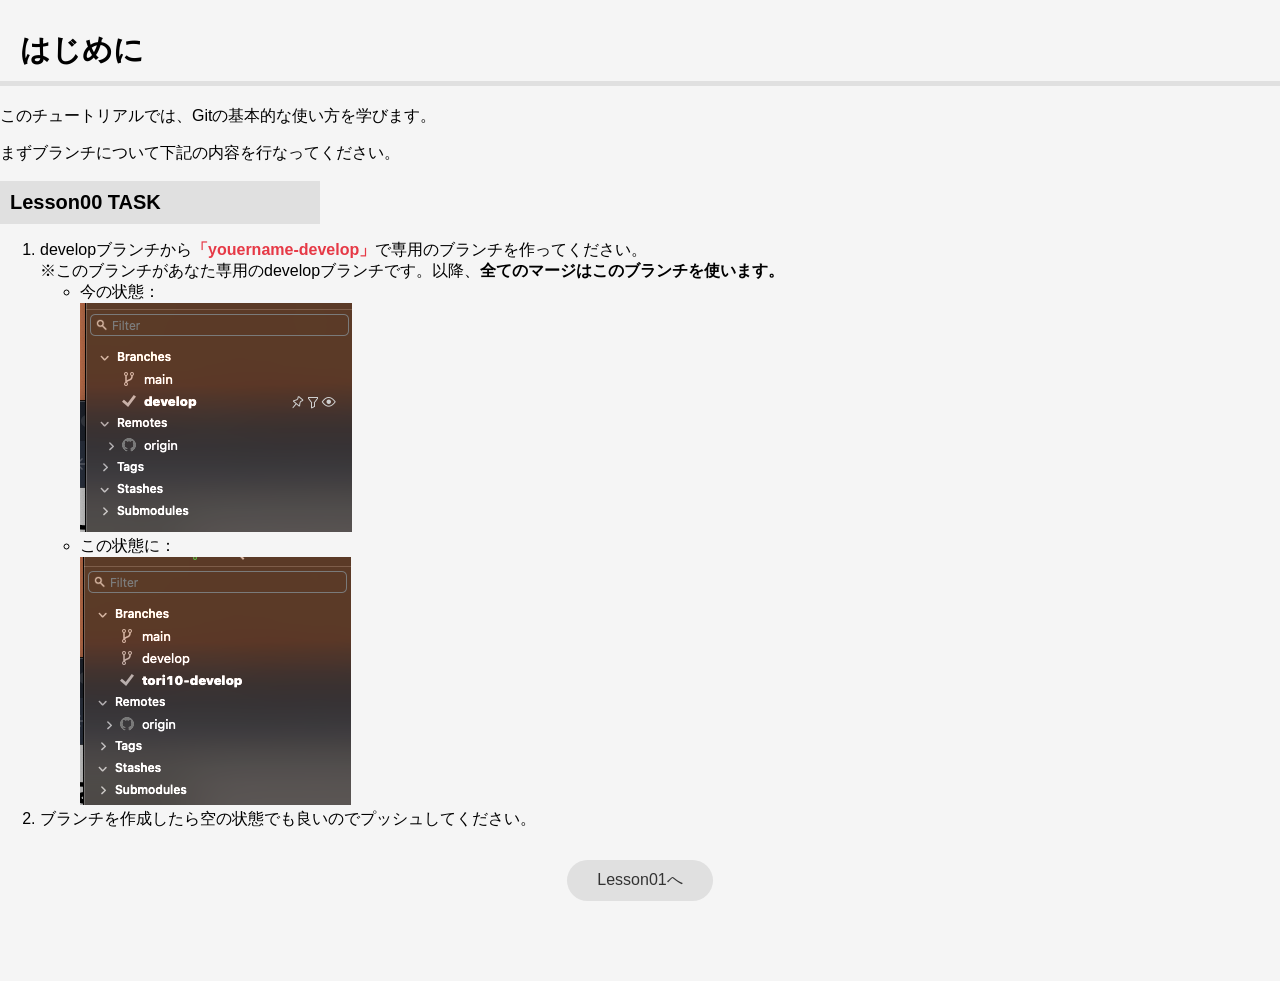
==== lesson-00/index.html @ 11f1a353 "[fiat] First Lesson" ====
<!DOCTYPE html>
<html lang="jp">
<head>
  <meta charset="UTF-8">
  <meta name="viewport" content="width=device-width, initial-scale=1.0">
  <title>Git チュートリアル -はじめに-</title>
  <link rel="stylesheet" href="assets/css/style.css">
</head>
<body>
  <h1 class="c-title">はじめに</h1>
  <p>このチュートリアルでは、Gitの基本的な使い方を学びます。</p>
  <p>まずブランチについて下記の内容を行なってください。</p>
  <h2 class="c-subtitle">Lesson00 TASK</h2>
  <ol>
    <li>
      developブランチから<b class="highlight-text">「youername-develop」</b>で専用のブランチを作ってください。<br>※このブランチがあなた専用のdevelopブランチです。以降、<b>全てのマージはこのブランチを使います。</b>
      <ul>
        <li>今の状態：<br><img src="assets/images/l0_01.png" alt=""></li>
        <li>この状態に：<br><img src="assets/images/l0_02.png" alt=""></li>
      </ul>
    </li>
    <li>ブランチを作成したら空の状態でも良いのでプッシュしてください。</li>
  </ol>
  <div class="wrap">
    <a class="c-btn" href="/lesson-01/">Lesson01へ</a>
  </div>
</body>
</html>
---- lesson-00/assets/css/style.css ----
html,body{
  margin: 0;
  padding: 0;
  font-family: Arial, sans-serif;
}
body{
  background-color: #f5f5f5;
  padding-block: 0 50px;
}
.border-top{
  border-top: 1px solid #e0e0e0;
}
.border-bottom{
  border-bottom: 1px solid #e0e0e0;
}
.border-left{
  border-left: 1px solid #e0e0e0;
}
.border-right{
  border-right: 1px solid #e0e0e0;
}
.highlight-bg{
  background-color: #e63946;
}
.highlight-text{
  color: #e63946;
}
.success-bg{
  background-color: #2a9d8f;
}
.success-text{
  color: #2a9d8f;
}
.wrap{
  margin-block: 30px;
  margin-inline: auto ;
  width: 1000px;
}

.c-title{
  font-size: 30px;
  border-bottom: 5px solid #e0e0e0;
  padding: 10px 20px;
}
.c-subtitle{
  font-size: 20px;
  background-color: #e0e0e0;
  padding: 10px;
  width: 300px;
}
.c-btn{
  display: block;
  background-color: #e0e0e0;
  padding: 10px 30px;
  border-radius: 30px;
  color: #333;
  text-decoration: none;
  width: fit-content;
  margin: auto;
}
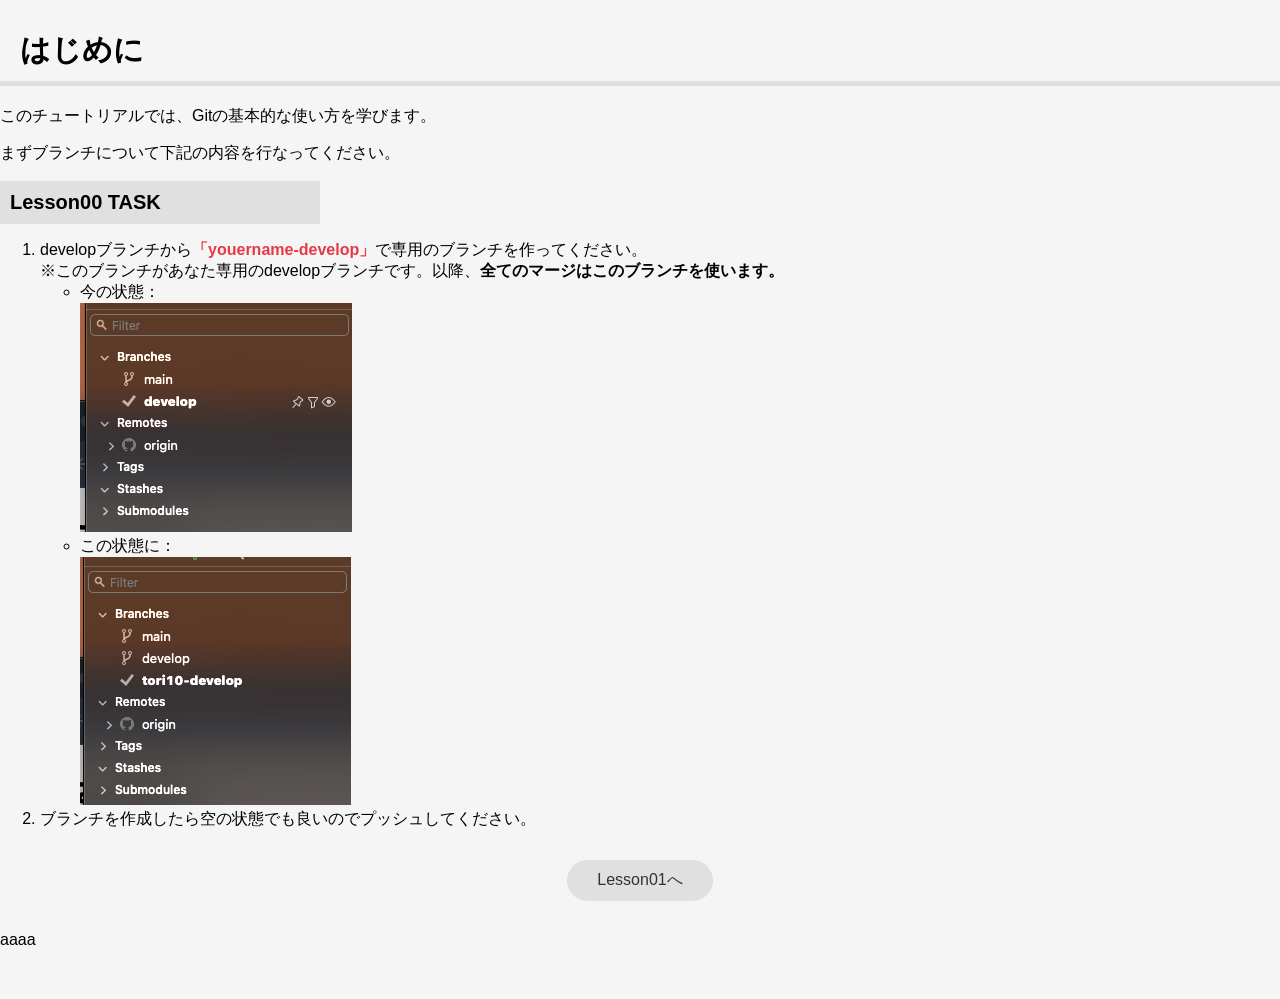
==== commit 3ddb1c61: "test" ====
--- a/lesson-00/index.html
+++ b/lesson-00/index.html
@@ -24,5 +24,6 @@
   <div class="wrap">
     <a class="c-btn" href="/lesson-01/">Lesson01へ</a>
   </div>
+  aaaa
 </body>
 </html>
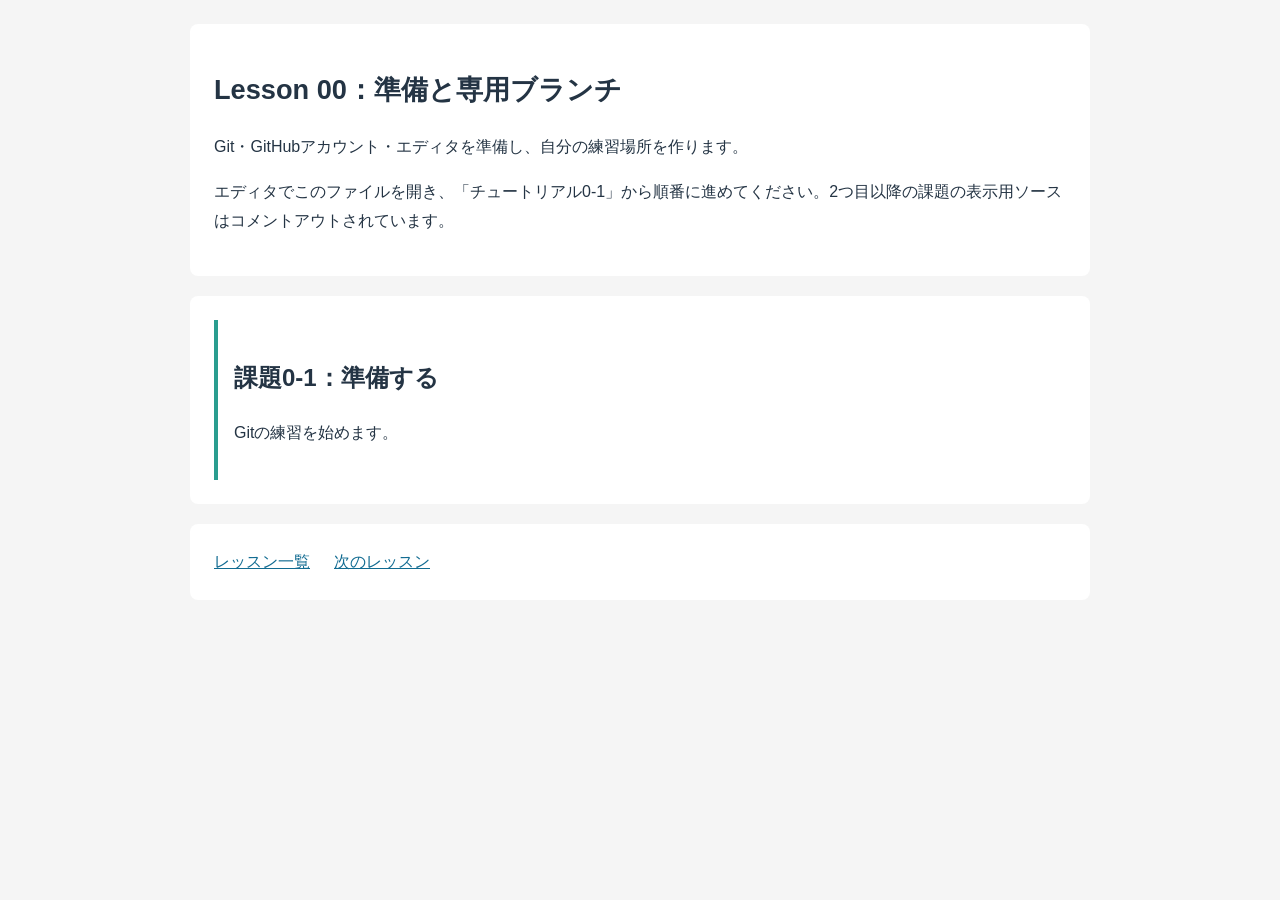
==== commit 52aa2a55: "[feat] 残りの課題を追加" ====
--- a/lesson-00/index.html
+++ b/lesson-00/index.html
@@ -1,29 +1,47 @@
 <!DOCTYPE html>
-<html lang="jp">
+<html lang="ja">
 <head>
   <meta charset="UTF-8">
   <meta name="viewport" content="width=device-width, initial-scale=1.0">
-  <title>Git チュートリアル -はじめに-</title>
-  <link rel="stylesheet" href="assets/css/style.css">
+  <title>Lesson 00：準備と専用ブランチ | Gitチュートリアル</title>
+  <link rel="stylesheet" href="../assets/css/style.css">
 </head>
 <body>
-  <h1 class="c-title">はじめに</h1>
-  <p>このチュートリアルでは、Gitの基本的な使い方を学びます。</p>
-  <p>まずブランチについて下記の内容を行なってください。</p>
-  <h2 class="c-subtitle">Lesson00 TASK</h2>
-  <ol>
-    <li>
-      developブランチから<b class="highlight-text">「youername-develop」</b>で専用のブランチを作ってください。<br>※このブランチがあなた専用のdevelopブランチです。以降、<b>全てのマージはこのブランチを使います。</b>
-      <ul>
-        <li>今の状態：<br><img src="assets/images/l0_01.png" alt=""></li>
-        <li>この状態に：<br><img src="assets/images/l0_02.png" alt=""></li>
-      </ul>
-    </li>
-    <li>ブランチを作成したら空の状態でも良いのでプッシュしてください。</li>
-  </ol>
-  <div class="wrap">
-    <a class="c-btn" href="/lesson-01/">Lesson01へ</a>
-  </div>
-  aaaa
+  <header>
+    <h1>Lesson 00：準備と専用ブランチ</h1>
+    <p>Git・GitHubアカウント・エディタを準備し、自分の練習場所を作ります。</p>
+    <p>エディタでこのファイルを開き、「チュートリアル0-1」から順番に進めてください。2つ目以降の課題の表示用ソースはコメントアウトされています。</p>
+  </header>
+  <main>
+  <!--
+    【チュートリアル0-1】準備する
+    1. GitHubでこのリポジトリを自分のアカウントへForkしてください。
+    2. 自分のForkのURLで git clone <URL> を実行し、作成されたフォルダへ移動します。
+    3. git --version と git remote -v でGitとorigin（自分のFork）を確認します。
+    4. git config user.name と git config user.email を確認します。未設定なら git config user.name "名前" と git config user.email "メール" で、このリポジトリに設定します。
+    5. 完了条件：originが自分のForkを指し、コミット用の名前とメールが設定されている。
+  -->
+  <section>
+    <h2>課題0-1：準備する</h2>
+    <p>Gitの練習を始めます。</p>
+  </section>
+  <!--
+    【チュートリアル0-2】専用ブランチを作る
+    1. この課題のソースを囲むコメントを解除します。
+    2. 以降のコマンド内の yourname は自分の識別名に置き換えます。
+    3. git switch -c practice/yourname で専用の統合先を作ります。
+    4. git push -u origin practice/yourname で公開します。認証が必要な場合はGitHubの案内に従います。
+    5. この課題ではファイルをコミットせず、git restore lesson-00/index.html でコメント解除を取り消します。
+    6. 完了条件：git status がクリーンで、GitHubに practice/yourname がある。既存コミットを指すブランチなので、空コミットは不要です。
+    7. 次のlesson-01から、この専用ブランチで順番に進めます。
+  -->
+  <!--
+  <section>
+    <h2>課題0-2：専用ブランチを作る</h2>
+    <p>自分専用の練習ブランチを作りました。</p>
+  </section>
+  -->
+  </main>
+  <nav><a href="../index.html">レッスン一覧</a> <a href="../lesson-01/index.html">次のレッスン</a></nav>
 </body>
-</html>+</html>
--- a/assets/css/style.css
+++ b/assets/css/style.css
@@ -0,0 +1,8 @@
+html { font-family: sans-serif; line-height: 1.8; color: #243444; background: #f5f5f5; }
+body { max-width: 900px; margin: auto; padding: 24px; }
+header, main, nav { background: white; padding: 24px; margin-bottom: 20px; border-radius: 8px; }
+h1 { font-size: 1.7rem; }
+section { padding: 16px; border-left: 4px solid #2a9d8f; }
+a { color: #116b91; }
+nav { display: flex; flex-wrap: wrap; gap: 24px; }
+code { overflow-wrap: anywhere; }
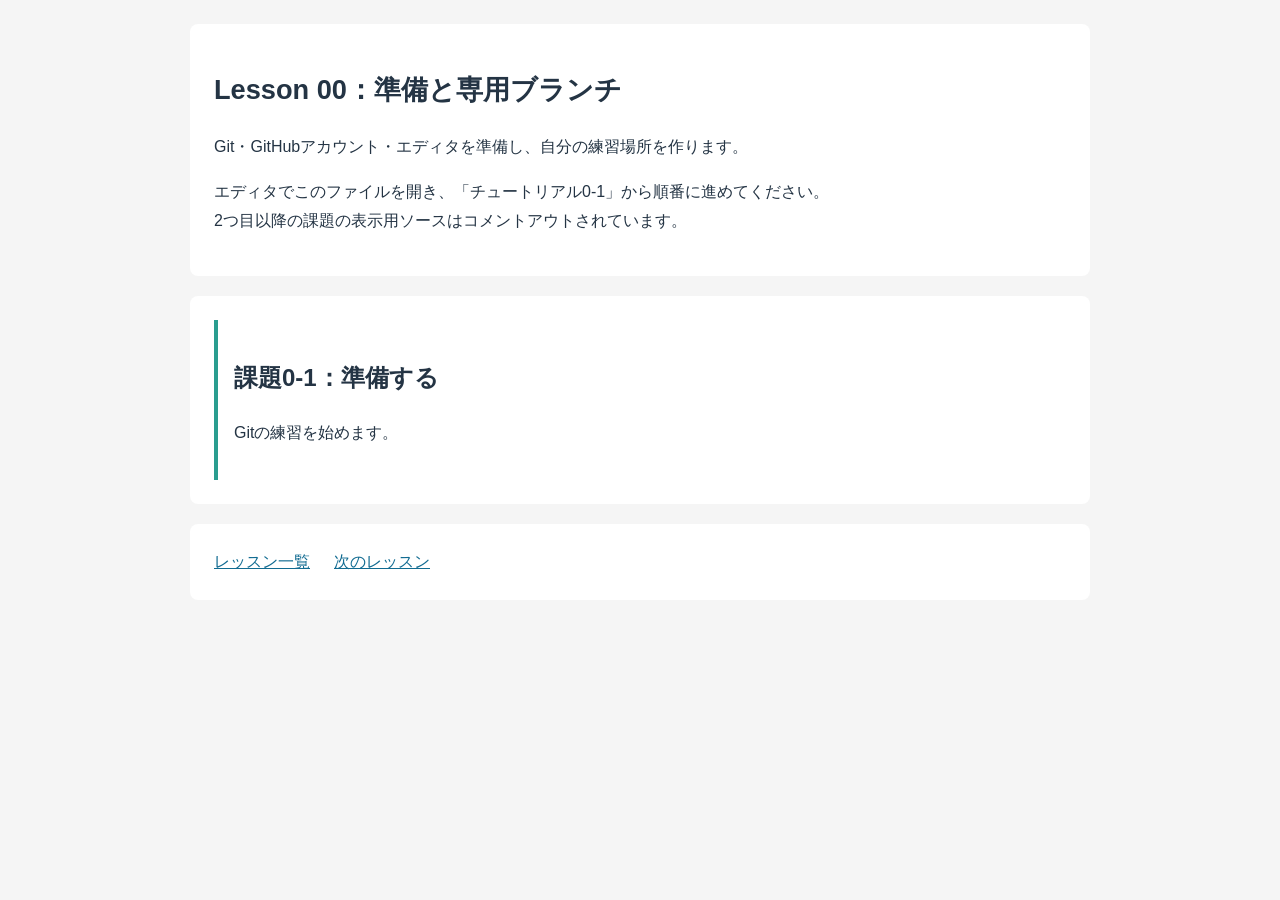
==== commit 8f880572: "feat:修正" ====
--- a/lesson-00/index.html
+++ b/lesson-00/index.html
@@ -10,13 +10,13 @@
   <header>
     <h1>Lesson 00：準備と専用ブランチ</h1>
     <p>Git・GitHubアカウント・エディタを準備し、自分の練習場所を作ります。</p>
-    <p>エディタでこのファイルを開き、「チュートリアル0-1」から順番に進めてください。2つ目以降の課題の表示用ソースはコメントアウトされています。</p>
+    <p>エディタでこのファイルを開き、「チュートリアル0-1」から順番に進めてください。<br>2つ目以降の課題の表示用ソースはコメントアウトされています。</p>
   </header>
   <main>
   <!--
     【チュートリアル0-1】準備する
-    1. GitHubでこのリポジトリを自分のアカウントへForkしてください。
-    2. 自分のForkのURLで git clone <URL> を実行し、作成されたフォルダへ移動します。
+    1. GitHubでこのリポジトリを自分のアカウントへForkしてください。READMEの手順ですでにFork済みなら、そのForkを使います。
+    2. 自分のForkのURLで git clone <URL> を実行し、作成されたフォルダへ移動します。すでにclone済みなら、同じフォルダを使います。
     3. git --version と git remote -v でGitとorigin（自分のFork）を確認します。
     4. git config user.name と git config user.email を確認します。未設定なら git config user.name "名前" と git config user.email "メール" で、このリポジトリに設定します。
     5. 完了条件：originが自分のForkを指し、コミット用の名前とメールが設定されている。
@@ -29,18 +29,20 @@
     【チュートリアル0-2】専用ブランチを作る
     1. この課題のソースを囲むコメントを解除します。
     2. 以降のコマンド内の yourname は自分の識別名に置き換えます。
-    3. git switch -c practice/yourname で専用の統合先を作ります。
-    4. git push -u origin practice/yourname で公開します。認証が必要な場合はGitHubの案内に従います。
+    3. git switch -c practice/yourname で専用のマージ先を作ります。
+    4. git push -u origin practice/yourname で、専用ブランチをリモートへプッシュします。認証が必要な場合はGitHubの案内に従います。
     5. この課題ではファイルをコミットせず、git restore lesson-00/index.html でコメント解除を取り消します。
-    6. 完了条件：git status がクリーンで、GitHubに practice/yourname がある。既存コミットを指すブランチなので、空コミットは不要です。
+    6. 完了条件：未コミットの変更がなく、GitHubに practice/yourname がある。既存コミットを指すブランチなので、空コミットは不要です。
     7. 次のlesson-01から、この専用ブランチで順番に進めます。
   -->
+  <!-- 次の課題のソース：この下のコメント開始行と、ソースの後のコメント終了行だけを削除します -->
   <!--
   <section>
     <h2>課題0-2：専用ブランチを作る</h2>
     <p>自分専用の練習ブランチを作りました。</p>
   </section>
   -->
+  <!-- 次の課題のソースはここまで -->
   </main>
   <nav><a href="../index.html">レッスン一覧</a> <a href="../lesson-01/index.html">次のレッスン</a></nav>
 </body>
